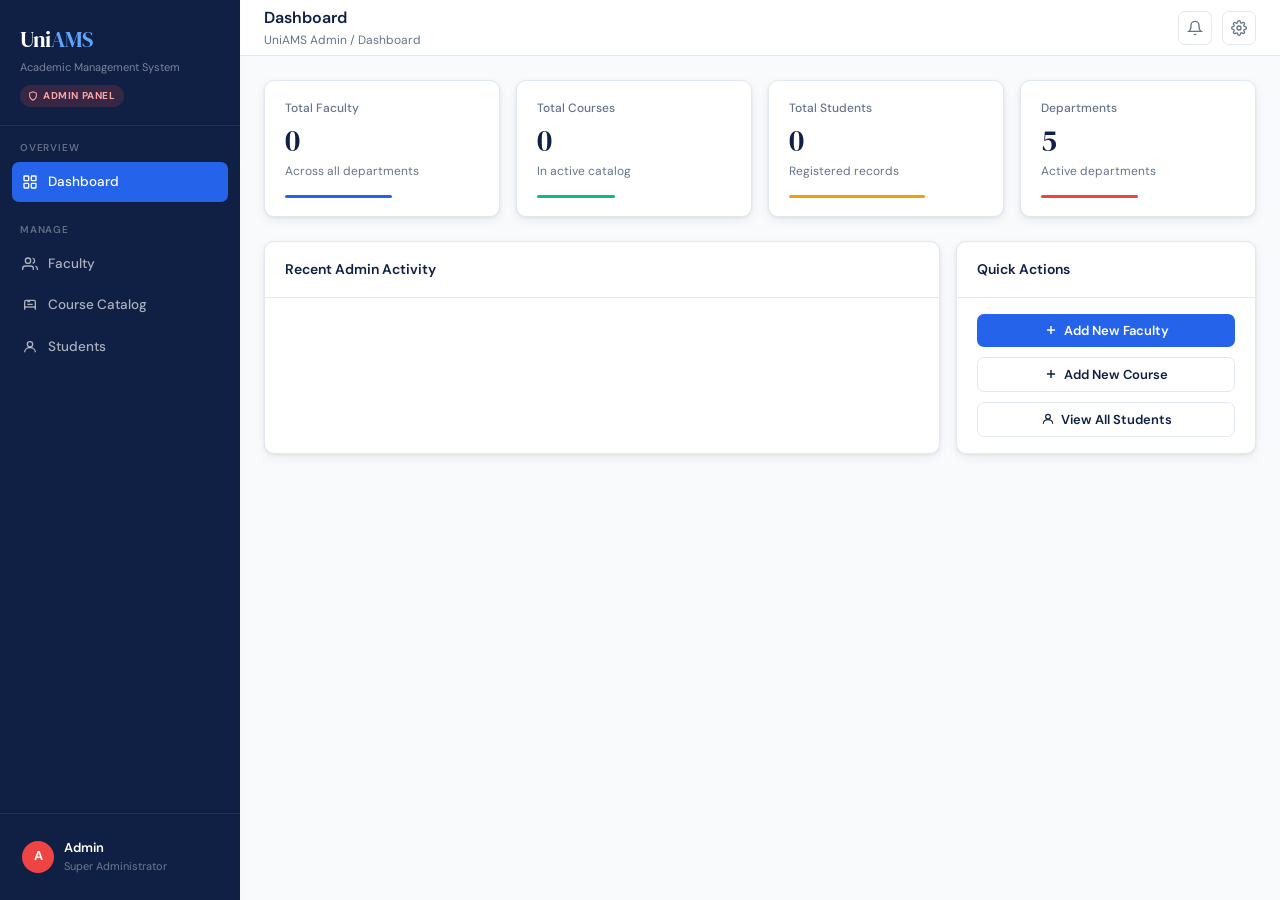
==== admin page/admin.html @ 14f03194 "UI CREATED FOR ADMID PAGE" ====
<!DOCTYPE html>
<html lang="en">
<head>
<meta charset="UTF-8"/>
<meta name="viewport" content="width=device-width, initial-scale=1.0"/>
<title>UniAMS – Admin Panel</title>
<link href="https://fonts.googleapis.com/css2?family=DM+Sans:wght@400;500;600&family=DM+Serif+Display&display=swap" rel="stylesheet"/>
<link rel="stylesheet" href="admin.css"/>
</head>
<body>

<div class="shell">

  <aside class="sidebar">
    <div class="sidebar-brand">
      <div class="logo-mark">Uni<span>AMS</span></div>
      <div class="logo-sub">Academic Management System</div>
      <div class="admin-chip">
        <svg width="10" height="10" fill="none" stroke="currentColor" stroke-width="2.5" viewBox="0 0 24 24"><path d="M12 22s8-4 8-10V5l-8-3-8 3v7c0 6 8 10 8 10z"/></svg>
        Admin Panel
      </div>
    </div>

    <div class="nav-section">
      <div class="nav-label">Overview</div>
      <div class="nav-item active" onclick="navigate('dashboard', this)">
        <svg fill="none" stroke="currentColor" stroke-width="2" viewBox="0 0 24 24"><rect x="3" y="3" width="7" height="7" rx="1"/><rect x="14" y="3" width="7" height="7" rx="1"/><rect x="3" y="14" width="7" height="7" rx="1"/><rect x="14" y="14" width="7" height="7" rx="1"/></svg>
        Dashboard
      </div>
    </div>

    <div class="nav-section">
      <div class="nav-label">Manage</div>
      <div class="nav-item" onclick="navigate('faculty', this)">
        <svg fill="none" stroke="currentColor" stroke-width="2" viewBox="0 0 24 24"><path d="M17 21v-2a4 4 0 00-4-4H5a4 4 0 00-4 4v2"/><circle cx="9" cy="7" r="4"/><path d="M23 21v-2a4 4 0 00-3-3.87"/><path d="M16 3.13a4 4 0 010 7.75"/></svg>
        Faculty
      </div>
      <div class="nav-item" onclick="navigate('courses', this)">
        <svg fill="none" stroke="currentColor" stroke-width="2" viewBox="0 0 24 24"><path d="M4 19V7a2 2 0 012-2h12a2 2 0 012 2v12"/><path d="M4 15h16"/><path d="M8 11h8M8 7h4"/></svg>
        Course Catalog
      </div>
      <div class="nav-item" onclick="navigate('students', this)">
        <svg fill="none" stroke="currentColor" stroke-width="2" viewBox="0 0 24 24"><circle cx="12" cy="8" r="4"/><path d="M4 20c0-4 3.6-7 8-7s8 3 8 7"/></svg>
        Students
      </div>
    </div>

    <div class="sidebar-footer">
      <div class="user-chip">
        <div class="avatar">A</div>
        <div>
          <div class="u-name">Admin</div>
          <div class="u-role">Super Administrator</div>
        </div>
      </div>
    </div>
  </aside>

  <div class="main">

    <div class="topbar">
      <div>
        <div class="page-title" id="page-title">Dashboard</div>
        <div class="breadcrumb" id="page-bc">UniAMS Admin / Dashboard</div>
      </div>
      <div class="topbar-right">
        <div class="icon-btn">
          <svg width="16" height="16" fill="none" stroke="currentColor" stroke-width="2" viewBox="0 0 24 24"><path d="M18 8A6 6 0 006 8c0 7-3 9-3 9h18s-3-2-3-9"/><path d="M13.73 21a2 2 0 01-3.46 0"/></svg>
        </div>
        <div class="icon-btn">
          <svg width="16" height="16" fill="none" stroke="currentColor" stroke-width="2" viewBox="0 0 24 24"><circle cx="12" cy="12" r="3"/><path d="M19.4 15a1.65 1.65 0 00.33 1.82l.06.06a2 2 0 010 2.83 2 2 0 01-2.83 0l-.06-.06a1.65 1.65 0 00-1.82-.33 1.65 1.65 0 00-1 1.51V21a2 2 0 01-4 0v-.09A1.65 1.65 0 009 19.4a1.65 1.65 0 00-1.82.33l-.06.06a2 2 0 01-2.83-2.83l.06-.06A1.65 1.65 0 004.68 15a1.65 1.65 0 00-1.51-1H3a2 2 0 010-4h.09A1.65 1.65 0 004.6 9a1.65 1.65 0 00-.33-1.82l-.06-.06a2 2 0 012.83-2.83l.06.06A1.65 1.65 0 009 4.68a1.65 1.65 0 001-1.51V3a2 2 0 014 0v.09a1.65 1.65 0 001 1.51 1.65 1.65 0 001.82-.33l.06-.06a2 2 0 012.83 2.83l-.06.06A1.65 1.65 0 0019.4 9a1.65 1.65 0 001.51 1H21a2 2 0 010 4h-.09a1.65 1.65 0 00-1.51 1z"/></svg>
        </div>
      </div>
    </div>

    <div class="content">

      <div class="view active" id="view-dashboard">
        <div class="stat-grid">
          <div class="stat-card">
            <div class="slabel">Total Faculty</div>
            <div class="svalue" id="stat-faculty">0</div>
            <div class="ssub">Across all departments</div>
            <div class="accent-bar" style="background:#2563EB; width:55%"></div>
          </div>
          <div class="stat-card">
            <div class="slabel">Total Courses</div>
            <div class="svalue" id="stat-courses">0</div>
            <div class="ssub">In active catalog</div>
            <div class="accent-bar" style="background:#10B981; width:40%"></div>
          </div>
          <div class="stat-card">
            <div class="slabel">Total Students</div>
            <div class="svalue" id="stat-students">0</div>
            <div class="ssub">Registered records</div>
            <div class="accent-bar" style="background:#F59E0B; width:70%"></div>
          </div>
          <div class="stat-card">
            <div class="slabel">Departments</div>
            <div class="svalue">5</div>
            <div class="ssub">Active departments</div>
            <div class="accent-bar" style="background:#EF4444; width:50%"></div>
          </div>
        </div>

        <div class="dash-row">
          <div class="card">
            <div class="card-header">
              <div class="card-title">Recent Admin Activity</div>
            </div>
            <div class="activity-wrap" id="dash-activity"></div>
          </div>

          <div class="card">
            <div class="card-header">
              <div class="card-title">Quick Actions</div>
            </div>
            <div class="quick-actions">
              <button class="btn btn-primary" onclick="navigate('faculty', document.querySelector('[onclick*=faculty]')); openModal('modal-faculty')">
                <svg width="14" height="14" fill="none" stroke="currentColor" stroke-width="2.5" viewBox="0 0 24 24"><path d="M12 5v14M5 12h14"/></svg>
                Add New Faculty
              </button>
              <button class="btn btn-outline" onclick="navigate('courses', document.querySelector('[onclick*=courses]')); openModal('modal-course')">
                <svg width="14" height="14" fill="none" stroke="currentColor" stroke-width="2.5" viewBox="0 0 24 24"><path d="M12 5v14M5 12h14"/></svg>
                Add New Course
              </button>
              <button class="btn btn-outline" onclick="navigate('students', document.querySelector('[onclick*=students]'))">
                <svg width="14" height="14" fill="none" stroke="currentColor" stroke-width="2" viewBox="0 0 24 24"><circle cx="12" cy="8" r="4"/><path d="M4 20c0-4 3.6-7 8-7s8 3 8 7"/></svg>
                View All Students
              </button>
            </div>
          </div>
        </div>
      </div>

      <div class="view" id="view-faculty">
        <div class="section-header">
          <div class="section-title">Faculty Management</div>
          <button class="btn btn-primary" onclick="openModal('modal-faculty')">
            <svg width="14" height="14" fill="none" stroke="currentColor" stroke-width="2.5" viewBox="0 0 24 24"><path d="M12 5v14M5 12h14"/></svg>
            Add Faculty
          </button>
        </div>
        <div class="filter-bar">
          <input type="text" placeholder="Search by name or email…" oninput="filterTable('faculty-body', this.value, [0,1])"/>
          <select onchange="filterTableByCol('faculty-body', this.value, 2)">
            <option value="">All Departments</option>
            <option>Computer Science</option>
            <option>Mathematics</option>
            <option>Physics</option>
            <option>Business</option>
            <option>Engineering</option>
          </select>
        </div>
        <div class="card">
          <table>
            <thead>
              <tr>
                <th>Name</th>
                <th>Email</th>
                <th>Department</th>
                <th>Contact</th>
                <th>Status</th>
                <th>Action</th>
              </tr>
            </thead>
            <tbody id="faculty-body"></tbody>
          </table>
        </div>
      </div>

      <div class="view" id="view-courses">
        <div class="section-header">
          <div class="section-title">Course Catalog</div>
          <button class="btn btn-primary" onclick="openModal('modal-course')">
            <svg width="14" height="14" fill="none" stroke="currentColor" stroke-width="2.5" viewBox="0 0 24 24"><path d="M12 5v14M5 12h14"/></svg>
            Add Course
          </button>
        </div>
        <div class="filter-bar">
          <input type="text" placeholder="Search course name…" oninput="filterTable('courses-body', this.value, [0])"/>
          <select onchange="filterTableByCol('courses-body', this.value, 2)">
            <option value="">All Departments</option>
            <option>Computer Science</option>
            <option>Mathematics</option>
            <option>Physics</option>
            <option>Business</option>
            <option>Engineering</option>
          </select>
          <select onchange="filterTableByCol('courses-body', this.value, 3)">
            <option value="">All Semesters</option>
            <option>Fall 2024</option>
            <option>Spring 2025</option>
            <option>Summer 2025</option>
          </select>
        </div>
        <div class="card">
          <table>
            <thead>
              <tr>
                <th>Course Name</th>
                <th>Credits</th>
                <th>Department</th>
                <th>Semester</th>
                <th>Seats</th>
                <th>Action</th>
              </tr>
            </thead>
            <tbody id="courses-body"></tbody>
          </table>
        </div>
      </div>

      <div class="view" id="view-students">
        <div class="section-header">
          <div class="section-title">Student Records</div>
          <span class="section-note">View and remove student records</span>
        </div>
        <div class="filter-bar">
          <input type="text" placeholder="Search by name or email…" oninput="filterTable('students-body', this.value, [0,1])"/>
          <select onchange="filterTableByCol('students-body', this.value, 2)">
            <option value="">All Departments</option>
            <option>Computer Science</option>
            <option>Mathematics</option>
            <option>Physics</option>
            <option>Business</option>
            <option>Engineering</option>
          </select>
        </div>
        <div class="card">
          <table>
            <thead>
              <tr>
                <th>Name</th>
                <th>Email</th>
                <th>Department</th>
                <th>Enrolled Year</th>
                <th>Contact</th>
                <th>Action</th>
              </tr>
            </thead>
            <tbody id="students-body"></tbody>
          </table>
        </div>
      </div>

    </div>
  </div>
</div>

<div class="modal-overlay" id="modal-faculty">
  <div class="modal">
    <div class="modal-header">
      <div class="modal-title">Add New Faculty</div>
      <button class="modal-close" onclick="closeModal('modal-faculty')">×</button>
    </div>
    <div class="modal-body">
      <div class="form-row">
        <div class="form-group">
          <label>Full Name</label>
          <input type="text" id="fac-name" placeholder="e.g. Dr. Ramesh Kumar"/>
        </div>
        <div class="form-group">
          <label>Email</label>
          <input type="email" id="fac-email" placeholder="ramesh@university.edu"/>
        </div>
        <div class="form-group">
          <label>Department</label>
          <select id="fac-dept">
            <option>Computer Science</option>
            <option>Mathematics</option>
            <option>Physics</option>
            <option>Business</option>
            <option>Engineering</option>
          </select>
        </div>
        <div class="form-group">
          <label>Contact Number</label>
          <input type="text" id="fac-contact" placeholder="+91 98765 43210"/>
        </div>
      </div>
    </div>
    <div class="modal-footer">
      <button class="btn btn-outline" onclick="closeModal('modal-faculty')">Cancel</button>
      <button class="btn btn-primary" onclick="saveFaculty()">Add Faculty</button>
    </div>
  </div>
</div>

<div class="modal-overlay" id="modal-course">
  <div class="modal">
    <div class="modal-header">
      <div class="modal-title">Add New Course</div>
      <button class="modal-close" onclick="closeModal('modal-course')">×</button>
    </div>
    <div class="modal-body">
      <div class="form-row">
        <div class="form-group form-full">
          <label>Course Name</label>
          <input type="text" id="crs-name" placeholder="e.g. Data Structures & Algorithms"/>
        </div>
        <div class="form-group">
          <label>Credits</label>
          <input type="number" id="crs-credits" value="3" min="1" max="6"/>
        </div>
        <div class="form-group">
          <label>Department</label>
          <select id="crs-dept">
            <option>Computer Science</option>
            <option>Mathematics</option>
            <option>Physics</option>
            <option>Business</option>
            <option>Engineering</option>
          </select>
        </div>
        <div class="form-group">
          <label>Semester Offered</label>
          <select id="crs-semester">
            <option>Fall 2024</option>
            <option>Spring 2025</option>
            <option>Summer 2025</option>
          </select>
        </div>
        <div class="form-group">
          <label>Total Seats</label>
          <input type="number" id="crs-seats" value="40" min="1"/>
        </div>
      </div>
    </div>
    <div class="modal-footer">
      <button class="btn btn-outline" onclick="closeModal('modal-course')">Cancel</button>
      <button class="btn btn-primary" onclick="saveCourse()">Add Course</button>
    </div>
  </div>
</div>

<div class="confirm-overlay" id="confirm-overlay">
  <div class="confirm-box">
    <div class="confirm-icon">
      <svg width="22" height="22" fill="none" stroke="#EF4444" stroke-width="2.5" viewBox="0 0 24 24">
        <polyline points="3,6 5,6 21,6"/>
        <path d="M19,6l-1,14a2,2,0,0,1-2,2H8a2,2,0,0,1-2-2L5,6"/>
        <path d="M10,11v6"/><path d="M14,11v6"/>
        <path d="M9,6V4h6v2"/>
      </svg>
    </div>
    <div class="confirm-title" id="confirm-title">Confirm Delete</div>
    <div class="confirm-msg" id="confirm-msg">Are you sure? This action cannot be undone.</div>
    <div class="confirm-actions">
      <button class="btn btn-outline" onclick="closeConfirm()">Cancel</button>
      <button class="btn btn-danger" onclick="confirmAction()">Yes, Delete</button>
    </div>
  </div>
</div>

<div class="toast-container" id="toast-container"></div>

<script src="script.js"></script>
</body>
</html>
---- admin page/admin.css ----
:root {
  --navy:   #0F2044;
  --sky:    #2563EB;
  --sky-lt: #EFF6FF;
  --mint:   #10B981;
  --amber:  #F59E0B;
  --rose:   #EF4444;
  --slate:  #64748B;
  --border: #E2E8F0;
  --bg:     #F8FAFC;
  --white:  #FFFFFF;
  --shadow: 0 1px 3px rgba(15, 32, 68, 0.08), 0 4px 12px rgba(15, 32, 68, 0.06);
  --radius: 10px;
  --font-display: 'DM Serif Display', serif;
  --font-body:    'DM Sans', sans-serif;
}

*,
*::before,
*::after {
  box-sizing: border-box;
  margin: 0;
  padding: 0;
}

body {
  font-family: var(--font-body);
  background-color: var(--bg);
  color: var(--navy);
  font-size: 14px;
  line-height: 1.6;
}

.shell {
  display: flex;
  height: 100vh;
  overflow: hidden;
}

.sidebar {
  width: 240px;
  flex-shrink: 0;
  background-color: var(--navy);
  display: flex;
  flex-direction: column;
  overflow-y: auto;
}

.sidebar-brand {
  padding: 22px 20px 18px;
  border-bottom: 1px solid rgba(255, 255, 255, 0.08);
}

.logo-mark {
  font-family: var(--font-display);
  font-size: 22px;
  color: var(--white);
  letter-spacing: -0.3px;
}

.logo-mark span {
  color: #60A5FA;
}

.logo-sub {
  font-size: 11px;
  color: rgba(255, 255, 255, 0.45);
  margin-top: 2px;
}

.admin-chip {
  display: inline-flex;
  align-items: center;
  gap: 5px;
  background-color: rgba(239, 68, 68, 0.18);
  color: #FCA5A5;
  font-size: 10px;
  font-weight: 700;
  letter-spacing: 0.06em;
  text-transform: uppercase;
  padding: 3px 8px;
  border-radius: 99px;
  margin-top: 8px;
}

.nav-section {
  padding: 14px 12px 4px;
}

.nav-label {
  font-size: 10px;
  font-weight: 600;
  letter-spacing: 0.08em;
  text-transform: uppercase;
  color: rgba(255, 255, 255, 0.35);
  padding: 0 8px;
  margin-bottom: 6px;
}

.nav-item {
  display: flex;
  align-items: center;
  gap: 10px;
  padding: 9px 10px;
  border-radius: 7px;
  color: rgba(255, 255, 255, 0.65);
  font-size: 13.5px;
  font-weight: 500;
  cursor: pointer;
  margin-bottom: 2px;
  transition: background-color 0.15s, color 0.15s;
}

.nav-item svg {
  width: 16px;
  height: 16px;
  flex-shrink: 0;
}

.nav-item:hover {
  background-color: rgba(255, 255, 255, 0.07);
  color: var(--white);
}

.nav-item.active {
  background-color: var(--sky);
  color: var(--white);
}

.sidebar-footer {
  margin-top: auto;
  padding: 16px 12px;
  border-top: 1px solid rgba(255, 255, 255, 0.08);
}

.user-chip {
  display: flex;
  align-items: center;
  gap: 10px;
  padding: 8px 10px;
  border-radius: 7px;
  cursor: pointer;
  transition: background-color 0.15s;
}

.user-chip:hover {
  background-color: rgba(255, 255, 255, 0.07);
}

.avatar {
  width: 32px;
  height: 32px;
  border-radius: 50%;
  background-color: var(--rose);
  display: flex;
  align-items: center;
  justify-content: center;
  font-size: 13px;
  font-weight: 700;
  color: var(--white);
  flex-shrink: 0;
}

.u-name {
  font-size: 13px;
  font-weight: 600;
  color: var(--white);
}

.u-role {
  font-size: 11px;
  color: rgba(255, 255, 255, 0.4);
}

.main {
  flex: 1;
  display: flex;
  flex-direction: column;
  overflow: hidden;
}

.topbar {
  height: 56px;
  flex-shrink: 0;
  background-color: var(--white);
  border-bottom: 1px solid var(--border);
  display: flex;
  align-items: center;
  justify-content: space-between;
  padding: 0 24px;
}

.page-title {
  font-size: 16px;
  font-weight: 600;
  color: var(--navy);
}

.breadcrumb {
  font-size: 12px;
  color: var(--slate);
}

.topbar-right {
  display: flex;
  align-items: center;
  gap: 10px;
}

.icon-btn {
  width: 34px;
  height: 34px;
  border-radius: 7px;
  border: 1px solid var(--border);
  background-color: var(--white);
  display: flex;
  align-items: center;
  justify-content: center;
  cursor: pointer;
  color: var(--slate);
  transition: background-color 0.15s;
}

.icon-btn:hover {
  background-color: var(--bg);
}

.content {
  flex: 1;
  overflow-y: auto;
  padding: 24px;
}

.view {
  display: none;
}

.view.active {
  display: block;
}

.stat-grid {
  display: grid;
  grid-template-columns: repeat(4, 1fr);
  gap: 16px;
  margin-bottom: 24px;
}

.stat-card {
  background-color: var(--white);
  border: 1px solid var(--border);
  border-radius: var(--radius);
  padding: 18px 20px;
  box-shadow: var(--shadow);
}

.stat-card .slabel {
  font-size: 12px;
  color: var(--slate);
  font-weight: 500;
  margin-bottom: 8px;
}

.stat-card .svalue {
  font-family: var(--font-display);
  font-size: 30px;
  color: var(--navy);
  line-height: 1;
}

.stat-card .ssub {
  font-size: 12px;
  color: var(--slate);
  margin-top: 6px;
}

.accent-bar {
  height: 3px;
  border-radius: 2px;
  margin-top: 14px;
}

.dash-row {
  display: grid;
  grid-template-columns: 1fr 300px;
  gap: 16px;
}

.activity-wrap {
  padding: 0 20px;
}

.quick-actions {
  padding: 16px 20px;
  display: flex;
  flex-direction: column;
  gap: 10px;
}

.quick-actions .btn {
  justify-content: center;
  width: 100%;
}

.card {
  background-color: var(--white);
  border: 1px solid var(--border);
  border-radius: var(--radius);
  box-shadow: var(--shadow);
  overflow: hidden;
}

.card-header {
  padding: 16px 20px;
  border-bottom: 1px solid var(--border);
  display: flex;
  align-items: center;
  justify-content: space-between;
}

.card-title {
  font-size: 14px;
  font-weight: 600;
  color: var(--navy);
}

table {
  width: 100%;
  border-collapse: collapse;
}

th {
  font-size: 11px;
  font-weight: 600;
  text-transform: uppercase;
  letter-spacing: 0.06em;
  color: var(--slate);
  padding: 10px 14px;
  text-align: left;
  border-bottom: 1px solid var(--border);
}

td {
  padding: 12px 14px;
  font-size: 13px;
  border-bottom: 1px solid var(--border);
  color: var(--navy);
}

tr:last-child td {
  border-bottom: none;
}

tbody tr:hover {
  background-color: var(--sky-lt);
}

.badge {
  display: inline-flex;
  align-items: center;
  padding: 3px 8px;
  border-radius: 99px;
  font-size: 11px;
  font-weight: 600;
}

.badge-blue {
  background-color: #DBEAFE;
  color: #1E40AF;
}

.badge-green {
  background-color: #D1FAE5;
  color: #065F46;
}

.badge-amber {
  background-color: #FEF3C7;
  color: #92400E;
}

.badge-red {
  background-color: #FEE2E2;
  color: #991B1B;
}

.section-header {
  display: flex;
  align-items: center;
  justify-content: space-between;
  margin-bottom: 16px;
}

.section-title {
  font-size: 18px;
  font-weight: 700;
  color: var(--navy);
}

.section-note {
  font-size: 13px;
  color: var(--slate);
}

.filter-bar {
  display: flex;
  gap: 8px;
  margin-bottom: 16px;
  flex-wrap: wrap;
}

.filter-bar input,
.filter-bar select {
  flex: 1;
  min-width: 140px;
}

input,
select,
textarea {
  width: 100%;
  padding: 9px 11px;
  border-radius: 7px;
  border: 1px solid var(--border);
  background-color: var(--bg);
  font-size: 13px;
  font-family: var(--font-body);
  color: var(--navy);
  outline: none;
  transition: border-color 0.15s;
}

input:focus,
select:focus,
textarea:focus {
  border-color: var(--sky);
  background-color: var(--white);
}

.btn {
  display: inline-flex;
  align-items: center;
  gap: 6px;
  padding: 8px 16px;
  border-radius: 7px;
  font-size: 13px;
  font-weight: 600;
  cursor: pointer;
  border: none;
  font-family: var(--font-body);
  transition: background-color 0.15s;
}

.btn-primary {
  background-color: var(--sky);
  color: var(--white);
}

.btn-primary:hover {
  background-color: #1D4ED8;
}

.btn-outline {
  background-color: var(--white);
  color: var(--navy);
  border: 1px solid var(--border);
}

.btn-outline:hover {
  background-color: var(--bg);
}

.btn-danger {
  background-color: var(--rose);
  color: var(--white);
}

.btn-danger:hover {
  background-color: #DC2626;
}

.btn-sm {
  padding: 5px 10px;
  font-size: 12px;
}

.modal-overlay {
  position: fixed;
  inset: 0;
  background-color: rgba(15, 32, 68, 0.45);
  display: flex;
  align-items: center;
  justify-content: center;
  z-index: 999;
  opacity: 0;
  pointer-events: none;
  transition: opacity 0.2s;
}

.modal-overlay.open {
  opacity: 1;
  pointer-events: all;
}

.modal {
  background-color: var(--white);
  border-radius: 12px;
  width: 480px;
  max-width: 94vw;
  box-shadow: 0 20px 60px rgba(15, 32, 68, 0.18);
  transform: translateY(12px);
  transition: transform 0.2s;
}

.modal-overlay.open .modal {
  transform: translateY(0);
}

.modal-header {
  padding: 20px 24px 16px;
  border-bottom: 1px solid var(--border);
  display: flex;
  align-items: center;
  justify-content: space-between;
}

.modal-title {
  font-size: 16px;
  font-weight: 700;
  color: var(--navy);
}

.modal-close {
  background: none;
  border: none;
  cursor: pointer;
  color: var(--slate);
  font-size: 22px;
  line-height: 1;
}

.modal-body {
  padding: 20px 24px;
}

.modal-footer {
  padding: 16px 24px;
  border-top: 1px solid var(--border);
  display: flex;
  gap: 8px;
  justify-content: flex-end;
}

.form-row {
  display: grid;
  grid-template-columns: 1fr 1fr;
  gap: 14px;
  margin-bottom: 14px;
}

.form-group {
  display: flex;
  flex-direction: column;
  gap: 5px;
}

.form-full {
  grid-column: 1 / -1;
}

label {
  font-size: 12px;
  font-weight: 600;
  color: var(--navy);
}

.confirm-overlay {
  position: fixed;
  inset: 0;
  background-color: rgba(15, 32, 68, 0.5);
  display: flex;
  align-items: center;
  justify-content: center;
  z-index: 1000;
  opacity: 0;
  pointer-events: none;
  transition: opacity 0.2s;
}

.confirm-overlay.open {
  opacity: 1;
  pointer-events: all;
}

.confirm-box {
  background-color: var(--white);
  border-radius: 12px;
  padding: 28px 28px 20px;
  width: 380px;
  max-width: 94vw;
  box-shadow: 0 20px 60px rgba(15, 32, 68, 0.2);
  text-align: center;
}

.confirm-icon {
  width: 48px;
  height: 48px;
  border-radius: 50%;
  background-color: #FEE2E2;
  display: flex;
  align-items: center;
  justify-content: center;
  margin: 0 auto 14px;
}

.confirm-title {
  font-size: 16px;
  font-weight: 700;
  color: var(--navy);
  margin-bottom: 6px;
}

.confirm-msg {
  font-size: 13px;
  color: var(--slate);
  margin-bottom: 20px;
}

.confirm-actions {
  display: flex;
  gap: 8px;
  justify-content: center;
}

.activity-item {
  display: flex;
  gap: 12px;
  padding: 12px 0;
  border-bottom: 1px solid var(--border);
}

.activity-item:last-child {
  border-bottom: none;
}

.activity-dot {
  width: 8px;
  height: 8px;
  border-radius: 50%;
  flex-shrink: 0;
  margin-top: 5px;
}

.activity-text {
  font-size: 13px;
  color: var(--navy);
}

.activity-time {
  font-size: 11px;
  color: var(--slate);
  margin-top: 2px;
}

.toast-container {
  position: fixed;
  bottom: 24px;
  right: 24px;
  z-index: 9999;
  display: flex;
  flex-direction: column;
  gap: 8px;
}

.toast {
  background-color: var(--navy);
  color: var(--white);
  padding: 12px 18px;
  border-radius: 8px;
  font-size: 13px;
  font-weight: 500;
  box-shadow: 0 4px 16px rgba(15, 32, 68, 0.25);
  transform: translateX(120%);
  transition: transform 0.25s ease;
  display: flex;
  align-items: center;
  gap: 8px;
  min-width: 220px;
}

.toast.show {
  transform: translateX(0);
}

.toast.success {
  border-left: 3px solid var(--mint);
}

.toast.error {
  border-left: 3px solid var(--rose);
}

.empty-state {
  text-align: center;
  padding: 40px 20px;
  color: var(--slate);
}

.empty-state svg {
  margin: 0 auto 12px;
  display: block;
  opacity: 0.35;
}

.empty-state p {
  font-size: 13px;
}

@media (max-width: 900px) {
  .stat-grid {
    grid-template-columns: 1fr 1fr;
  }
  .dash-row {
    grid-template-columns: 1fr;
  }
}

@media (max-width: 640px) {
  .sidebar {
    display: none;
  }
  .stat-grid {
    grid-template-columns: 1fr 1fr;
  }
}
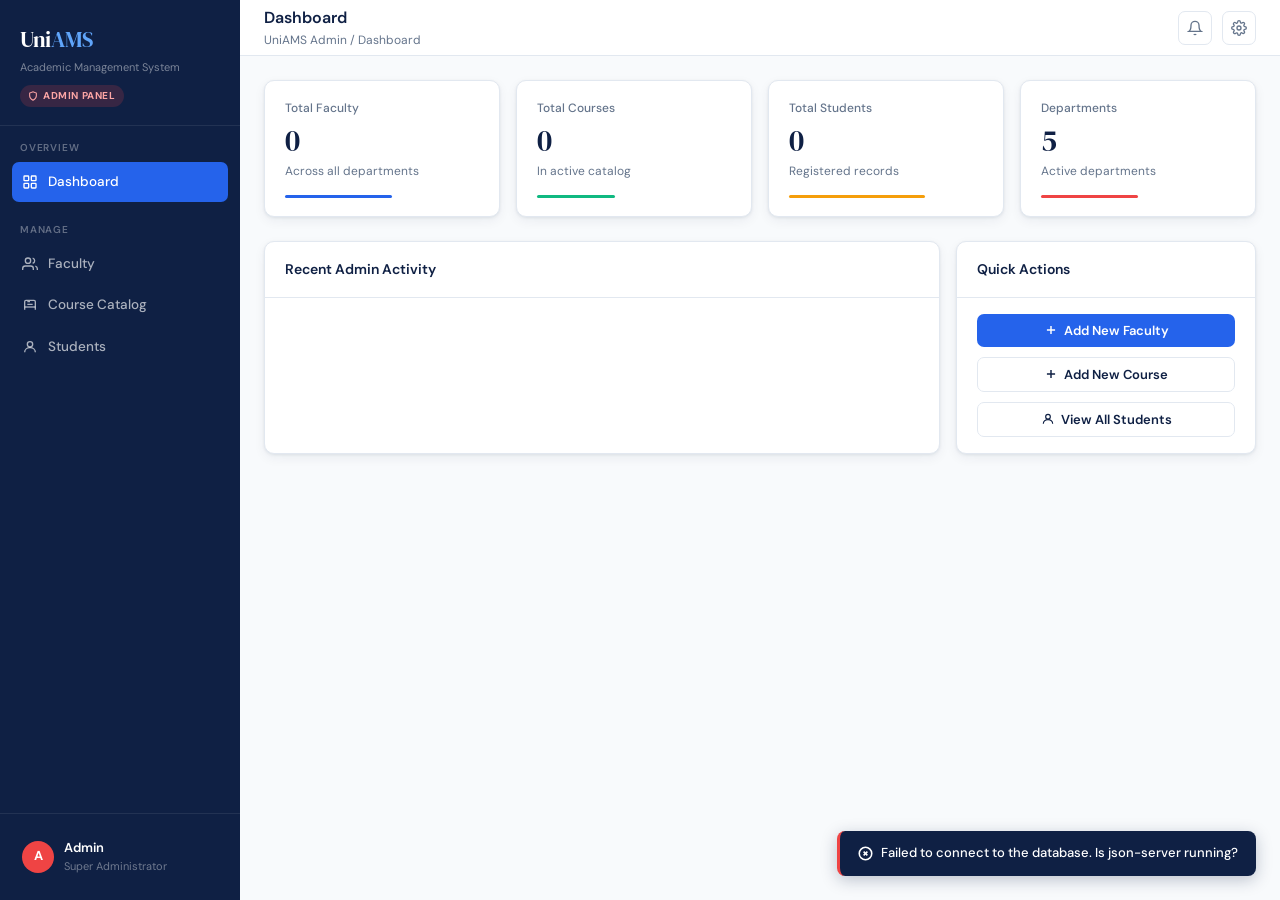
==== commit ffa20519: "Updated JavaScript files across modules" ====
--- a/admin page/admin.html
+++ b/admin page/admin.html
@@ -355,6 +355,6 @@
 
 <div class="toast-container" id="toast-container"></div>
 
-<script src="script.js"></script>
+<script src="admin.js"></script>
 </body>
 </html>
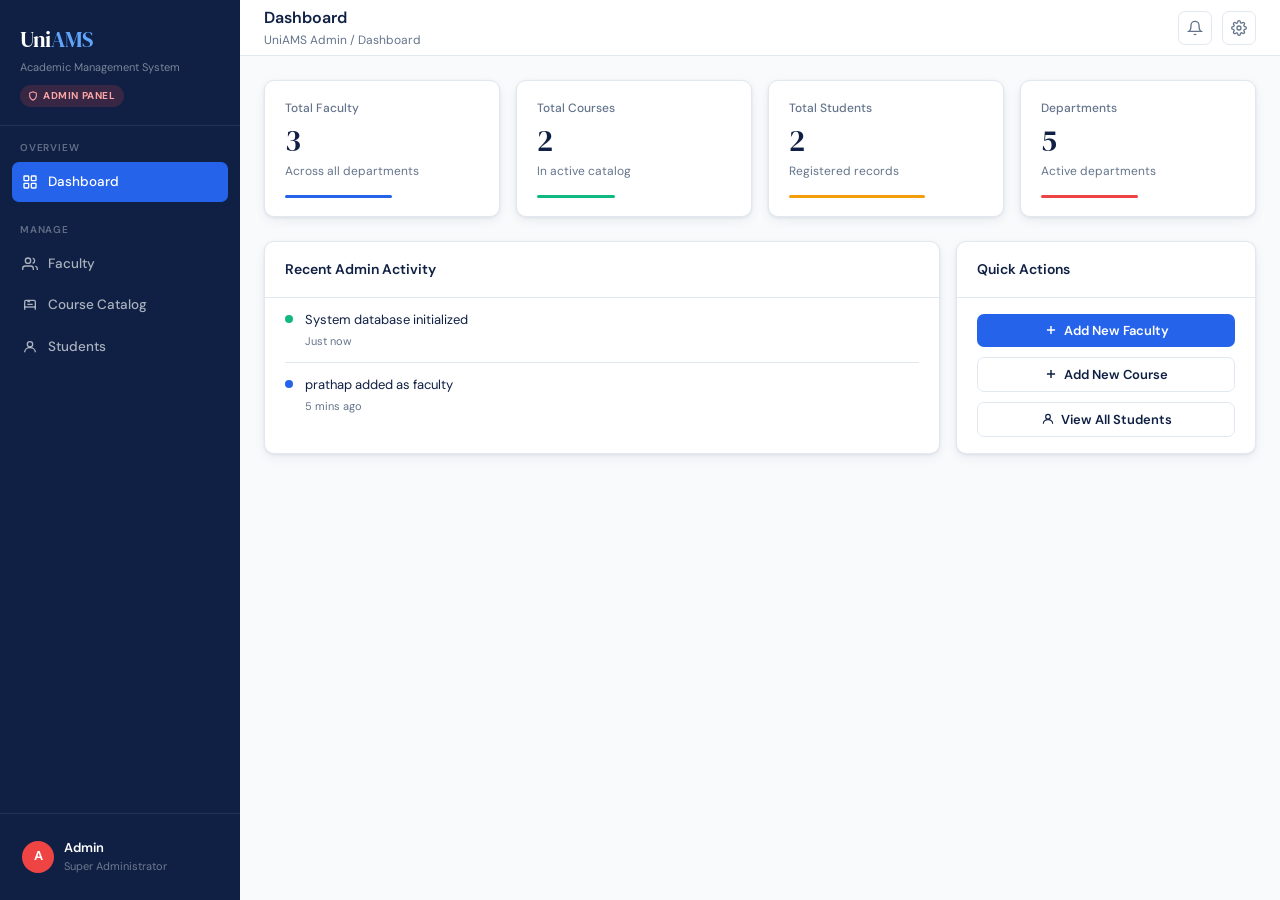
==== commit 76686e32: "Making some changes in html file" ====
--- a/admin page/admin.html
+++ b/admin page/admin.html
@@ -79,19 +79,19 @@
         <div class="stat-grid">
           <div class="stat-card">
             <div class="slabel">Total Faculty</div>
-            <div class="svalue" id="stat-faculty">0</div>
+            <div class="svalue" id="stat-faculty">3</div>
             <div class="ssub">Across all departments</div>
             <div class="accent-bar" style="background:#2563EB; width:55%"></div>
           </div>
           <div class="stat-card">
             <div class="slabel">Total Courses</div>
-            <div class="svalue" id="stat-courses">0</div>
+            <div class="svalue" id="stat-courses">2</div>
             <div class="ssub">In active catalog</div>
             <div class="accent-bar" style="background:#10B981; width:40%"></div>
           </div>
           <div class="stat-card">
             <div class="slabel">Total Students</div>
-            <div class="svalue" id="stat-students">0</div>
+            <div class="svalue" id="stat-students">2</div>
             <div class="ssub">Registered records</div>
             <div class="accent-bar" style="background:#F59E0B; width:70%"></div>
           </div>
@@ -108,7 +108,22 @@
             <div class="card-header">
               <div class="card-title">Recent Admin Activity</div>
             </div>
-            <div class="activity-wrap" id="dash-activity"></div>
+            <div class="activity-wrap">
+              <div class="activity-item">
+                <div class="activity-dot" style="background-color:#10B981"></div>
+                <div>
+                    <div class="activity-text">System database initialized</div>
+                    <div class="activity-time">Just now</div>
+                </div>
+            </div>
+            <div class="activity-item">
+                <div class="activity-dot" style="background-color:#2563EB"></div>
+                <div>
+                    <div class="activity-text">prathap added as faculty</div>
+                    <div class="activity-time">5 mins ago</div>
+                </div>
+            </div>
+            </div>
           </div>
 
           <div class="card">
@@ -164,7 +179,24 @@
                 <th>Action</th>
               </tr>
             </thead>
-            <tbody id="faculty-body"></tbody>
+            <tbody id="faculty-body">
+                 <tr>
+                <td><strong>Dr. Ramesh Kumar</strong></td>
+                <td style="color:#64748B">ramesh@uni.edu</td>
+                <td><span class="badge badge-blue">Computer Science</span></td>
+                <td>+91 98001 11111</td>
+                <td><span class="badge badge-green">Active</span></td>
+                <td><button class="btn btn-danger btn-sm" onclick="actionAlert()">Remove</button></td>
+            </tr>
+            <tr>
+                <td><strong>Prof. Sunita Rao</strong></td>
+                <td style="color:#64748B">sunita@uni.edu</td>
+                <td><span class="badge badge-blue">Mathematics</span></td>
+                <td>+91 98001 22222</td>
+                <td><span class="badge badge-green">Active</span></td>
+                <td><button class="btn btn-danger btn-sm" onclick="actionAlert()">Remove</button></td>
+            </tr>
+            </tbody>
           </table>
         </div>
       </div>
@@ -206,7 +238,24 @@
                 <th>Action</th>
               </tr>
             </thead>
-            <tbody id="courses-body"></tbody>
+            <tbody id="courses-body">
+                <tr>
+                <td><strong>Introduction to Computer Science</strong></td>
+                <td>4 cr</td>
+                <td><span class="badge badge-blue">Computer Science</span></td>
+                <td><span class="badge badge-amber">Fall 2024</span></td>
+                <td>40</td>
+                <td><button class="btn btn-danger btn-sm" onclick="actionAlert()">Remove</button></td>
+            </tr>
+            <tr>
+                <td><strong>Data Structures & Algorithms</strong></td>
+                <td>3 cr</td>
+                <td><span class="badge badge-blue">Computer Science</span></td>
+                <td><span class="badge badge-amber">Spring 2025</span></td>
+                <td>35</td>
+                <td><button class="btn btn-danger btn-sm" onclick="actionAlert()">Remove</button></td>
+            </tr>
+            </tbody>
           </table>
         </div>
       </div>
@@ -239,7 +288,24 @@
                 <th>Action</th>
               </tr>
             </thead>
-            <tbody id="students-body"></tbody>
+            <tbody id="students-body">
+               <tr>
+                <td><strong>Alice Johnson</strong></td>
+                <td style="color:#64748B">alice@uni.edu</td>
+                <td><span class="badge badge-blue">Computer Science</span></td>
+                <td>2024</td>
+                <td>+91 98000 11111</td>
+                <td><button class="btn btn-danger btn-sm" onclick="actionAlert()">Remove</button></td>
+            </tr>
+            <tr>
+                <td><strong>Sumon Ghosh</strong></td>
+                <td style="color:#64748B">sumon@gmail.com</td>
+                <td><span class="badge badge-blue">Information Technology</span></td>
+                <td>2026</td>
+                <td>7654365432</td>
+                <td><button class="btn btn-danger btn-sm" onclick="actionAlert()">Remove</button></td>
+            </tr>
+            </tbody>
           </table>
         </div>
       </div>
